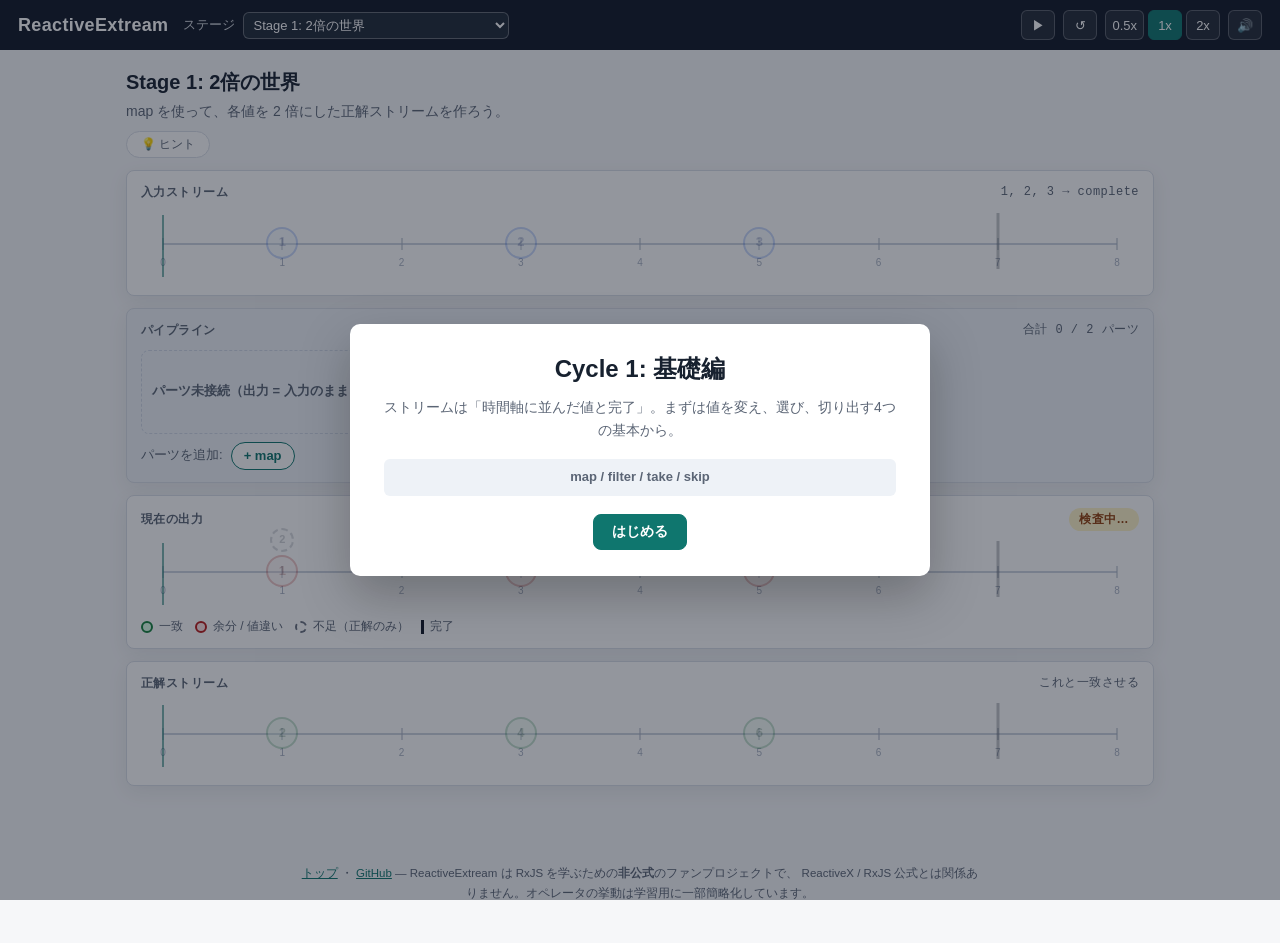
==== prototype/game.html @ efaee4bc "ReactiveExtream の初版 RxJS / ReactiveX のオペレータをマーブル図の上で組み立てて学ぶ ブラウザパズルゲーム。依存ゼロの静的サイト。  - 94 ステージ / 12 サ" ====
<!doctype html>
<html lang="ja">
<head>
  <meta charset="utf-8">
  <meta name="viewport" content="width=device-width, initial-scale=1">
  <title>ReactiveExtream — RxJS オペレータ パズル (marble diagram)</title>
  <meta name="description" content="RxJS / ReactiveX の 39 オペレータをマーブル図の上で組み立てる 94 ステージのパズル。クリアすると自分の解が RxJS のコードとして生成されます。">
  <link rel="canonical" href="https://hummer98.dev/rx-pipeline-puzzle/game.html">

  <meta property="og:type" content="website">
  <meta property="og:site_name" content="ReactiveExtream">
  <meta property="og:title" content="ReactiveExtream — RxJS オペレータ パズル">
  <meta property="og:description" content="マーブル図を組み立てて RxJS の 39 オペレータを学ぶ。94 ステージ・ブラウザだけで遊べます。">
  <meta property="og:url" content="https://hummer98.dev/rx-pipeline-puzzle/game.html">
  <meta property="og:image" content="https://hummer98.dev/rx-pipeline-puzzle/assets/og.png">
  <meta name="twitter:card" content="summary_large_image">
  <meta name="twitter:image" content="https://hummer98.dev/rx-pipeline-puzzle/assets/og.png">

  <link rel="icon" href="favicon.svg" type="image/svg+xml">
  <link rel="stylesheet" href="styles.css">
  <script src="analytics.js"></script>
</head>
<body>
  <header class="app-header">
    <h1><a href="index.html" class="home-link" title="トップページへ">ReactiveExtream</a></h1>
    <label class="stage-picker"><span data-i18n="app.stage">ステージ</span>
      <select id="stage-select"></select>
    </label>
    <div class="playback" aria-label="再生コントロール">
      <button id="btn-play" class="icon-button" data-i18n-title="app.play" title="再生 / 一時停止">▶</button>
      <button id="btn-reset" class="icon-button" data-i18n-title="app.rewind" title="先頭に戻す">↺</button>
      <div class="speeds" id="speed-buttons">
        <button data-speed="0.5">0.5x</button>
        <button data-speed="1" class="active">1x</button>
        <button data-speed="2">2x</button>
      </div>
      <div class="audio-wrap">
        <button id="btn-audio" class="icon-button" data-i18n-title="app.audio" title="サウンド設定" aria-expanded="false">🔊</button>
        <div class="audio-panel" id="audio-panel" hidden>
          <label class="audio-row">
            <input type="checkbox" id="aud-mute"> <span data-i18n="audio.muteAll">すべてミュート</span>
          </label>
          <label class="audio-row"><span data-i18n="audio.master">全体</span> <input type="range" id="aud-master" min="0" max="1" step="0.05"></label>
          <label class="audio-row"><span data-i18n="audio.music">BGM</span> <input type="range" id="aud-music" min="0" max="1" step="0.05"></label>
          <label class="audio-row"><span data-i18n="audio.sfx">効果音</span> <input type="range" id="aud-sfx" min="0" max="1" step="0.05"></label>
          <p class="audio-note" data-i18n="audio.note">BGM は既定でオフです。スライダーを上げると再生します。</p>
        </div>
      </div>
    </div>
  </header>

  <main>
    <section class="stage-info">
      <h2 id="stage-title"></h2>
      <p id="stage-goal"></p>
      <div class="hint-row">
        <button id="btn-hint">💡 ヒント</button>
        <p id="hint-box" hidden></p>
      </div>
    </section>

    <section class="lane">
      <div class="lane-head">
        <span id="input-label-a">入力ストリーム</span>
        <span class="lane-sub" id="input-desc"></span>
      </div>
      <div class="track" id="track-input"></div>
    </section>

    <section class="lane" id="lane-input-b" hidden>
      <div class="lane-head">
        <span id="input-label-b">入力ストリーム B</span>
        <span class="lane-sub" id="input-desc-b"></span>
      </div>
      <div class="track" id="track-input-b"></div>
    </section>

    <section class="pipeline pipeline--b" id="pipeline-b" hidden>
      <div class="lane-head">
        <span><span data-i18n="pipe.titleB">パイプライン B</span> <span class="pipeline-hint" data-i18n="pipe.hintB">— 合流前に B を加工（未接続なら原本のまま）</span></span>
      </div>
      <div class="nodes" id="pipeline-nodes-b"></div>
      <div class="add-row">
        <span class="add-label" data-i18n="pipe.addParts">パーツを追加:</span>
        <span class="add-buttons" id="add-buttons-b"></span>
      </div>
    </section>

    <section class="pipeline">
      <div class="lane-head">
        <span><span id="pipeline-title">パイプライン</span> <span class="pipeline-hint" id="pipeline-hint"></span></span>
        <span class="lane-sub" id="node-count"></span>
      </div>
      <div class="nodes" id="pipeline-nodes"></div>
      <div class="add-row">
        <span class="add-label" data-i18n="pipe.addParts">パーツを追加:</span>
        <span class="add-buttons" id="add-buttons"></span>
      </div>
    </section>

    <section class="lane">
      <div class="lane-head">
        <span data-i18n="lane.output">現在の出力</span>
        <span id="status-badge" class="badge"></span>
      </div>
      <div class="track" id="track-output"></div>
      <div class="legend">
        <span class="legend-item"><span class="dot dot-match"></span><span data-i18n="legend.match">一致</span></span>
        <span class="legend-item"><span class="dot dot-extra"></span><span data-i18n="legend.extra">余分 / 値違い</span></span>
        <span class="legend-item"><span class="dot dot-ghost"></span><span data-i18n="legend.missing">不足（正解のみ）</span></span>
        <span class="legend-item"><span class="complete-sample"></span><span data-i18n="legend.complete">完了</span></span>
      </div>
    </section>

    <section class="lane">
      <div class="lane-head">
        <span data-i18n="lane.goal">正解ストリーム</span>
        <span class="lane-sub" id="goal-sub">これと一致させる</span>
      </div>
      <div class="track" id="track-goal"></div>
    </section>
  </main>

  <div class="clear-overlay" id="clear-overlay" hidden>
    <div class="clear-card">
      <h2 data-i18n="clear.title">🎉 ステージクリア！</h2>
      <p id="clear-message"></p>
      <div class="clear-learn" id="clear-learn">
        <pre class="clear-code" id="clear-code"></pre>
        <p class="clear-insight" id="clear-insight"></p>
        <p class="clear-notes" id="clear-notes"></p>
        <label class="clear-hide"><input type="checkbox" id="chk-hide-learn"> <span data-i18n="clear.hideLearn">この解説をもう表示しない</span></label>
      </div>
      <div class="clear-actions">
        <button id="btn-next" class="primary" data-i18n="clear.next">次のステージへ</button>
        <button id="btn-close-overlay" data-i18n="clear.close">閉じる</button>
      </div>
    </div>
  </div>

  <div class="clear-overlay" id="cycle-overlay" hidden>
    <div class="clear-card">
      <h2 id="cycle-title"></h2>
      <p id="cycle-body" class="cycle-body"></p>
      <p id="cycle-parts" class="cycle-parts"></p>
      <div class="clear-actions">
        <button id="btn-cycle-start" class="primary" data-i18n="cycle.start">はじめる</button>
      </div>
    </div>
  </div>

  <footer class="app-footer">
    <button id="btn-reset-learn" hidden data-i18n="clear.showLearnAgain">クリア時の解説を再び表示する</button>
    <p class="footer-note">
      <a href="index.html" data-i18n="footer.top">トップ</a> ・
      <a href="https://github.com/hummer98/rx-pipeline-puzzle">GitHub</a>
      <span data-i18n-html="footer.note">— ReactiveExtream は RxJS を学ぶための<strong>非公式</strong>のファンプロジェクトで、
      ReactiveX / RxJS 公式とは関係ありません。オペレータの挙動は学習用に一部簡略化しています。</span>
    </p>
  </footer>

  <script src="i18n-en.js"></script>
  <script src="i18n.js"></script>
  <script src="audio.js"></script>
  <script src="app.js"></script>
</body>
</html>
---- prototype/styles.css ----
:root {
  color-scheme: light;
  --bg: #f6f7f9;
  --ink: #17212f;
  --muted: #5b6575;
  --line: #d8dde6;
  --panel: #ffffff;
  --accent: #0f766e;
  --accent-2: #2563eb;
  --ok: #15803d;
  --bad: #b91c1c;
  --slot: #eef2f7;
  --shadow: 0 6px 20px rgba(23, 33, 47, 0.08);
}

* {
  box-sizing: border-box;
}

body {
  margin: 0;
  background: var(--bg);
  color: var(--ink);
  font-family: -apple-system, BlinkMacSystemFont, "Segoe UI", sans-serif;
  line-height: 1.6;
}

button {
  font-family: inherit;
  cursor: pointer;
}

/* ---------- header ---------- */

.app-header {
  display: flex;
  align-items: center;
  flex-wrap: wrap;
  gap: 14px;
  padding: 10px 18px;
  background: #111827;
  color: white;
}

.app-header h1 {
  margin: 0;
  font-size: 18px;
  letter-spacing: 0.02em;
}

.home-link {
  color: inherit;
  text-decoration: none;
}

.home-link:hover {
  text-decoration: underline;
}

.stage-picker {
  display: inline-flex;
  align-items: center;
  gap: 8px;
  font-size: 13px;
  color: #d1d5db;
}

.stage-picker select {
  font-size: 13px;
  padding: 4px 6px;
  border-radius: 6px;
  border: 1px solid rgba(255, 255, 255, 0.3);
  background: #1f2937;
  color: white;
}

.playback {
  display: flex;
  align-items: center;
  gap: 8px;
  margin-left: auto;
}

.icon-button,
.speeds button {
  min-width: 34px;
  min-height: 30px;
  border: 1px solid rgba(255, 255, 255, 0.24);
  border-radius: 6px;
  color: white;
  background: rgba(255, 255, 255, 0.08);
  font-size: 13px;
  line-height: 1;
}

.icon-button:hover,
.speeds button:hover {
  background: rgba(255, 255, 255, 0.2);
}

.speeds {
  display: inline-flex;
  gap: 4px;
}

.speeds button.active {
  background: var(--accent);
  border-color: var(--accent);
}

/* ---------- audio settings ---------- */

.audio-wrap {
  position: relative;
}

.audio-panel {
  position: absolute;
  top: calc(100% + 8px);
  right: 0;
  z-index: 30;
  width: 220px;
  padding: 12px 14px;
  border-radius: 8px;
  background: var(--panel);
  border: 1px solid var(--line);
  box-shadow: 0 10px 28px rgba(0, 0, 0, 0.22);
  color: var(--ink);
}

.audio-row {
  display: flex;
  align-items: center;
  justify-content: space-between;
  gap: 10px;
  margin-bottom: 10px;
  font-size: 12px;
  cursor: pointer;
}

.audio-row input[type="range"] {
  width: 120px;
}

.audio-note {
  margin: 0;
  color: var(--muted);
  font-size: 11px;
  line-height: 1.5;
}

/* ---------- layout ---------- */

main {
  max-width: 1060px;
  margin: 0 auto;
  padding: 16px 16px 60px;
  display: grid;
  gap: 12px;
}

.stage-info h2 {
  margin: 0;
  font-size: 20px;
}

.stage-info p {
  margin: 2px 0 0;
  color: var(--muted);
  font-size: 14px;
}

/* ---------- lanes ---------- */

.lane,
.pipeline {
  background: var(--panel);
  border: 1px solid var(--line);
  border-radius: 8px;
  padding: 12px 14px;
  box-shadow: var(--shadow);
}

.lane-head {
  display: flex;
  justify-content: space-between;
  align-items: center;
  gap: 10px;
  margin-bottom: 6px;
  font-size: 12px;
  font-weight: 800;
  color: var(--muted);
  text-transform: uppercase;
  letter-spacing: 0.04em;
}

.lane-sub {
  font-weight: 500;
  text-transform: none;
  font-family: ui-monospace, SFMono-Regular, Menlo, monospace;
}

.track {
  position: relative;
  height: 74px;
  margin: 0 22px;
}

.track-line {
  position: absolute;
  left: 0;
  right: 0;
  top: 34px;
  height: 2px;
  background: #ccd3df;
}

.tick {
  position: absolute;
  top: 29px;
  width: 1px;
  height: 12px;
  background: #a8b1c2;
  transform: translateX(-50%);
}

.tick-label {
  position: absolute;
  top: 46px;
  transform: translateX(-50%);
  font-size: 10px;
  color: #a8b1c2;
}

.event {
  position: absolute;
  top: 18px;
  display: grid;
  place-items: center;
  min-width: 32px;
  height: 32px;
  padding: 0 4px;
  border-radius: 999px;
  background: #e0f2fe;
  border: 2px solid var(--accent-2);
  color: #1e3a8a;
  font-size: 13px;
  font-weight: 800;
  transform: translateX(-50%);
  transition: opacity 0.15s;
}

.event--match {
  background: #dcfce7;
  border-color: var(--ok);
  color: #14532d;
}

.event--extra,
.event--wrong {
  background: #fee2e2;
  border-color: var(--bad);
  color: #7f1d1d;
}

.event--ghost {
  background: transparent;
  border-style: dashed;
  border-color: #6b7280;
  color: #4b5563;
}

/* 値違い時のゴースト: 出力イベントと同時刻なので少し上に小さく表示する */
.event--ghost-paired {
  top: -9px;
  min-width: 24px;
  height: 24px;
  font-size: 11px;
  background: var(--panel);
}

/* 3段階ヒント */
.hint-row {
  margin-top: 8px;
}

#btn-hint {
  border: 1px solid var(--line);
  border-radius: 999px;
  background: white;
  color: var(--muted);
  font-size: 12px;
  padding: 4px 14px;
}

#btn-hint.nudge {
  border-color: #d97706;
  color: #92400e;
  animation: badge-blink 0.9s ease-in-out infinite;
}

#hint-box {
  margin: 8px 0 0;
  padding: 8px 12px;
  font-size: 13px;
  color: #78350f;
  background: #fef3c7;
  border-radius: 6px;
}

/* specMode: 正解レーンの未開示プレースホルダ */
.goal-hidden {
  display: grid;
  place-items: center;
  height: 100%;
  border: 1px dashed var(--line);
  border-radius: 6px;
  color: var(--muted);
  font-size: 13px;
  padding: 0 12px;
  text-align: center;
}

/* イベント円(top:18〜50)と同時刻でも位置が読めるよう、円より縦に長くする */
.complete-mark {
  position: absolute;
  top: 4px;
  height: 56px;
  width: 0;
  border-right: 3px solid #111827;
  transform: translateX(-50%);
}

.complete-mark--ghost {
  border-right-style: dashed;
  border-right-color: #6b7280;
}

.complete-mark--bad {
  border-right-color: var(--bad);
}

/* エラー終端（✕）: 完了バーの上に ✕ を重ねる */
.complete-mark--x {
  border-right-color: var(--bad);
}

.complete-mark--x::after {
  content: "✕";
  position: absolute;
  top: -17px;
  left: -6px;
  color: var(--bad);
  font-size: 13px;
  font-weight: 800;
}

.future {
  opacity: 0.25;
}

.playhead {
  position: absolute;
  top: 6px;
  bottom: 6px;
  width: 2px;
  background: rgba(15, 118, 110, 0.55);
  transform: translateX(-50%);
  pointer-events: none;
}

/* ---------- pipeline ---------- */

.pipeline {
  background: var(--slot);
}

.nodes {
  display: flex;
  gap: 10px;
  overflow-x: auto;
  padding: 4px 0 8px;
  min-height: 96px;
  align-items: stretch;
}

.node,
.node-placeholder {
  min-width: 180px;
  border-radius: 8px;
  border: 1px solid #cfd7e5;
  background: white;
  padding: 8px 10px;
  flex-shrink: 0;
}

.node-placeholder {
  display: grid;
  place-items: center;
  border-style: dashed;
  background: transparent;
  color: var(--muted);
  font-size: 13px;
  font-weight: 600;
  text-align: center;
}

.node-head {
  display: flex;
  align-items: baseline;
  justify-content: space-between;
  flex-wrap: wrap;
  gap: 2px 8px;
}

.node-head strong {
  font-size: 13px;
  color: var(--accent);
  word-break: break-all;
}

.node-noparam {
  color: var(--muted);
  font-size: 12px;
}

/* 2入力パーツ: B がこの位置で合流することを示す */
.node--binary {
  border-color: var(--accent-2);
  background: #eff6ff;
}

.node-b-badge {
  margin-bottom: 4px;
  color: #1e40af;
  font-size: 11px;
  font-weight: 800;
}

.pipeline-hint {
  color: var(--muted);
  font-weight: 500;
  text-transform: none;
  font-size: 11px;
}

.node-desc {
  color: var(--muted);
  font-family: ui-monospace, SFMono-Regular, Menlo, monospace;
  font-size: 12px;
}

.node-params {
  display: flex;
  flex-wrap: wrap;
  gap: 6px;
  margin-top: 8px;
}

.node-params select,
.node-params input {
  font-size: 12px;
  padding: 3px 4px;
  border: 1px solid var(--line);
  border-radius: 5px;
  background: white;
}

.node-params input[type="number"] {
  width: 62px;
}

.node-tools {
  display: flex;
  gap: 4px;
  margin-top: 8px;
}

.node-tools button {
  min-width: 28px;
  min-height: 24px;
  font-size: 12px;
  border: 1px solid var(--line);
  border-radius: 5px;
  background: #f8fafc;
  color: var(--ink);
}

.node-tools button:disabled {
  opacity: 0.35;
  cursor: default;
}

.node-tools .remove {
  margin-left: auto;
  color: var(--bad);
}

.add-row {
  display: flex;
  align-items: center;
  flex-wrap: wrap;
  gap: 8px;
  font-size: 13px;
  color: var(--muted);
}

/* 全パーツ開放時にボタンが多くても gap を効かせて折り返す */
.add-buttons {
  display: contents;
}

/* パイプライン B: 青い合流パーツと同系色で対応づける */
.pipeline--b {
  background: #eef4fd;
  border-left: 4px solid var(--accent-2);
}

/* パーツ追加ボタンのホバー説明ポップアップ */
.add-row button {
  position: relative;
}

.add-row button[data-tip]:hover::after {
  content: attr(data-tip);
  position: absolute;
  bottom: calc(100% + 8px);
  left: 50%;
  transform: translateX(-50%);
  z-index: 20;
  width: max-content;
  max-width: 300px;
  padding: 8px 10px;
  border-radius: 6px;
  background: #17212f;
  color: white;
  font-family: ui-monospace, SFMono-Regular, Menlo, monospace;
  font-size: 11.5px;
  font-weight: 500;
  line-height: 1.6;
  text-align: left;
  white-space: pre-wrap;
  pointer-events: none;
  box-shadow: 0 6px 18px rgba(0, 0, 0, 0.25);
}

.add-row button[data-tip]:hover::before {
  content: "";
  position: absolute;
  bottom: calc(100% - 2px);
  left: 50%;
  transform: translateX(-50%);
  z-index: 20;
  border: 5px solid transparent;
  border-top-color: #17212f;
  pointer-events: none;
}

.add-row button {
  min-height: 28px;
  padding: 2px 12px;
  border: 1px solid var(--accent);
  border-radius: 999px;
  background: white;
  color: var(--accent);
  font-weight: 700;
  font-size: 13px;
}

.add-row button:hover:not(:disabled) {
  background: #e7f5f2;
}

.add-row button:disabled {
  opacity: 0.35;
  cursor: default;
}

/* ---------- status & legend ---------- */

.badge {
  font-size: 12px;
  font-weight: 700;
  text-transform: none;
  padding: 2px 10px;
  border-radius: 999px;
  background: #fee2e2;
  color: #7f1d1d;
}

.badge.ok {
  background: #dcfce7;
  color: #14532d;
}

.badge.checking {
  background: #fef3c7;
  color: #92400e;
  animation: badge-blink 0.9s ease-in-out infinite;
}

@keyframes badge-blink {
  50% {
    opacity: 0.35;
  }
}

.legend {
  display: flex;
  flex-wrap: wrap;
  gap: 12px;
  margin-top: 6px;
  color: var(--muted);
  font-size: 12px;
}

.legend-item {
  display: inline-flex;
  align-items: center;
  gap: 6px;
}

.dot {
  width: 12px;
  height: 12px;
  border-radius: 999px;
  border: 2px solid;
}

.dot-match { border-color: var(--ok); background: #dcfce7; }
.dot-extra { border-color: var(--bad); background: #fee2e2; }
.dot-ghost { border-color: #6b7280; border-style: dashed; }

.complete-sample {
  width: 3px;
  height: 14px;
  background: #111827;
}

/* ---------- clear overlay ---------- */

.clear-overlay {
  position: fixed;
  inset: 0;
  display: grid;
  place-items: center;
  background: rgba(17, 24, 39, 0.45);
  z-index: 10;
}

/* display: grid が UA の [hidden] { display: none } を上書きしてしまうため明示する */
.clear-overlay[hidden] {
  display: none;
}

.clear-card {
  background: white;
  border-radius: 10px;
  padding: 26px 34px;
  text-align: center;
  box-shadow: 0 20px 50px rgba(0, 0, 0, 0.25);
  max-width: 580px;
}

.clear-learn {
  margin-bottom: 16px;
}

.clear-code {
  margin: 0 0 10px;
  padding: 10px 12px;
  text-align: left;
  background: #0f172a;
  color: #e2e8f0;
  border-radius: 6px;
  font-family: ui-monospace, SFMono-Regular, Menlo, monospace;
  font-size: 12px;
  line-height: 1.6;
  overflow-x: auto;
}

.clear-insight {
  margin: 0 0 8px;
  padding: 8px 10px;
  text-align: left;
  font-size: 13px;
  color: #164e48;
  background: #eefdfa;
  border-left: 3px solid var(--accent);
  border-radius: 0 6px 6px 0;
}

.clear-notes {
  margin: 0 0 6px;
  text-align: left;
  font-size: 11px;
  color: #92400e;
}

.cycle-body {
  margin: 0 0 10px;
  color: var(--ink);
  font-size: 14px;
}

.cycle-parts {
  margin: 0 0 16px;
  padding: 8px 10px;
  background: var(--slot);
  border-radius: 6px;
  color: var(--accent);
  font-weight: 700;
  font-size: 13px;
}

.clear-hide {
  display: block;
  text-align: right;
  font-size: 12px;
  color: var(--muted);
  cursor: pointer;
}

.app-footer {
  text-align: center;
  padding: 4px 0 40px;
}

.app-footer button {
  border: 1px solid var(--line);
  border-radius: 6px;
  background: white;
  color: var(--muted);
  font-size: 12px;
  padding: 6px 14px;
}

.footer-note {
  max-width: 720px;
  margin: 14px auto 0;
  padding: 0 20px;
  color: var(--muted);
  font-size: 11.5px;
  line-height: 1.7;
}

.footer-note a {
  color: var(--accent);
}

.clear-card h2 {
  margin: 0 0 8px;
}

.clear-card p {
  margin: 0 0 18px;
  color: var(--muted);
}

.clear-actions {
  display: flex;
  justify-content: center;
  gap: 10px;
}

.clear-actions button {
  min-height: 36px;
  padding: 4px 18px;
  border-radius: 8px;
  border: 1px solid var(--line);
  background: white;
  font-size: 14px;
}

.clear-actions .primary {
  background: var(--accent);
  border-color: var(--accent);
  color: white;
  font-weight: 700;
}

/* ---------- landing page ---------- */

.landing-body {
  display: grid;
  place-items: center;
  min-height: 100vh;
}

.landing {
  /* ゲーム画面用の main { display: grid } を打ち消す */
  display: block;
  max-width: 720px;
  padding: 48px 20px 64px;
  text-align: center;
}

.landing-title {
  margin: 0;
  font-size: clamp(34px, 7vw, 52px);
  line-height: 1.2;
}

/* Extream = Extreme × Stream の造語であることを色で示す */
.landing-title .title-stream {
  color: var(--accent);
}

/* 英語圏の検索・共有で拾われるためのサブタイトル */
.landing-sub {
  margin: 10px 0 0;
  color: var(--accent);
  font-size: 13px;
  font-weight: 600;
  letter-spacing: 0.01em;
}

.landing-tagline {
  margin: 16px 0 0;
  color: var(--muted);
  font-size: 16px;
}

.landing-tagline code {
  font-family: ui-monospace, SFMono-Regular, Menlo, monospace;
  font-size: 0.92em;
  color: var(--ink);
}

.landing-stats {
  margin: 18px 0 0;
  color: var(--muted);
  font-size: 12.5px;
}

.landing-footer {
  margin-top: 40px;
  padding-top: 18px;
  border-top: 1px solid var(--line);
  color: var(--muted);
  font-size: 12px;
  line-height: 1.7;
}

.landing-footer a {
  color: var(--accent);
}

.landing-disclaimer {
  margin: 10px 0 0;
  font-size: 11.5px;
  text-align: left;
}

.landing-demo {
  display: flex;
  align-items: center;
  justify-content: center;
  flex-wrap: wrap;
  gap: 12px;
  margin: 30px auto 0;
  padding: 18px 20px;
  border: 1px solid var(--line);
  border-radius: 10px;
  background: var(--panel);
  box-shadow: var(--shadow);
  width: fit-content;
}

.landing-demo .event {
  position: static;
  transform: none;
}

.demo-stream {
  display: flex;
  gap: 8px;
}

.demo-arrow {
  color: var(--muted);
  font-size: 18px;
  font-weight: 700;
}

.demo-op {
  padding: 6px 14px;
  border: 1px solid #cfd7e5;
  border-radius: 8px;
  background: white;
  font-weight: 700;
  font-size: 14px;
  color: var(--accent);
}

.demo-op code {
  color: var(--muted);
  font-weight: 500;
  font-size: 12px;
}

.landing-steps {
  display: grid;
  grid-template-columns: repeat(auto-fit, minmax(190px, 1fr));
  gap: 12px;
  margin-top: 30px;
  text-align: left;
}

.landing-card {
  background: var(--panel);
  border: 1px solid var(--line);
  border-radius: 8px;
  padding: 14px 16px;
  box-shadow: var(--shadow);
}

.landing-card h3 {
  margin: 0 0 6px;
  font-size: 15px;
}

.landing-card p {
  margin: 0;
  color: var(--muted);
  font-size: 13px;
}

.landing-card code {
  font-family: ui-monospace, SFMono-Regular, Menlo, monospace;
  font-size: 0.94em;
  color: #0f5f59;
}

/* ---------- language switch (landing) ---------- */

.lang-switch {
  position: absolute;
  top: 16px;
  right: 20px;
  display: flex;
  align-items: center;
  gap: 6px;
}

.lang-label {
  margin-right: 2px;
  color: var(--muted);
  font-size: 11px;
}

.lang-switch button {
  display: inline-flex;
  align-items: center;
  gap: 5px;
  padding: 5px 11px;
  border: 1px solid var(--line);
  border-radius: 999px;
  background: var(--panel);
  color: var(--muted);
  font-size: 12px;
  line-height: 1.2;
}

.lang-switch button span {
  font-weight: 700;
}

.lang-switch button:hover {
  border-color: var(--accent);
  color: var(--accent);
}

.lang-switch button.active {
  border-color: var(--accent);
  background: var(--accent);
  color: white;
}

@media (max-width: 560px) {
  .lang-switch {
    position: static;
    justify-content: center;
    padding-top: 14px;
  }

  .lang-switch button span {
    display: none;
  }
}

.reset-note {
  margin: 24px 0 0;
  color: var(--ok);
  font-size: 13px;
  font-weight: 700;
}

.landing-reset {
  margin: 0 0 6px;
  font-size: 12px;
  color: var(--muted);
}

.start-button {
  display: inline-block;
  margin-top: 30px;
  padding: 13px 42px;
  border-radius: 999px;
  background: var(--accent);
  color: white;
  font-size: 17px;
  font-weight: 800;
  text-decoration: none;
  box-shadow: 0 8px 22px rgba(15, 118, 110, 0.35);
  transition: transform 0.1s, box-shadow 0.1s;
}

.start-button:hover {
  transform: translateY(-1px);
  box-shadow: 0 10px 26px rgba(15, 118, 110, 0.42);
}

/* ---------- responsive ---------- */

@media (max-width: 640px) {
  .app-header {
    gap: 8px;
  }

  .playback {
    margin-left: 0;
  }

  .track {
    margin: 0 14px;
  }

  .node,
  .node-placeholder {
    min-width: 160px;
  }
}
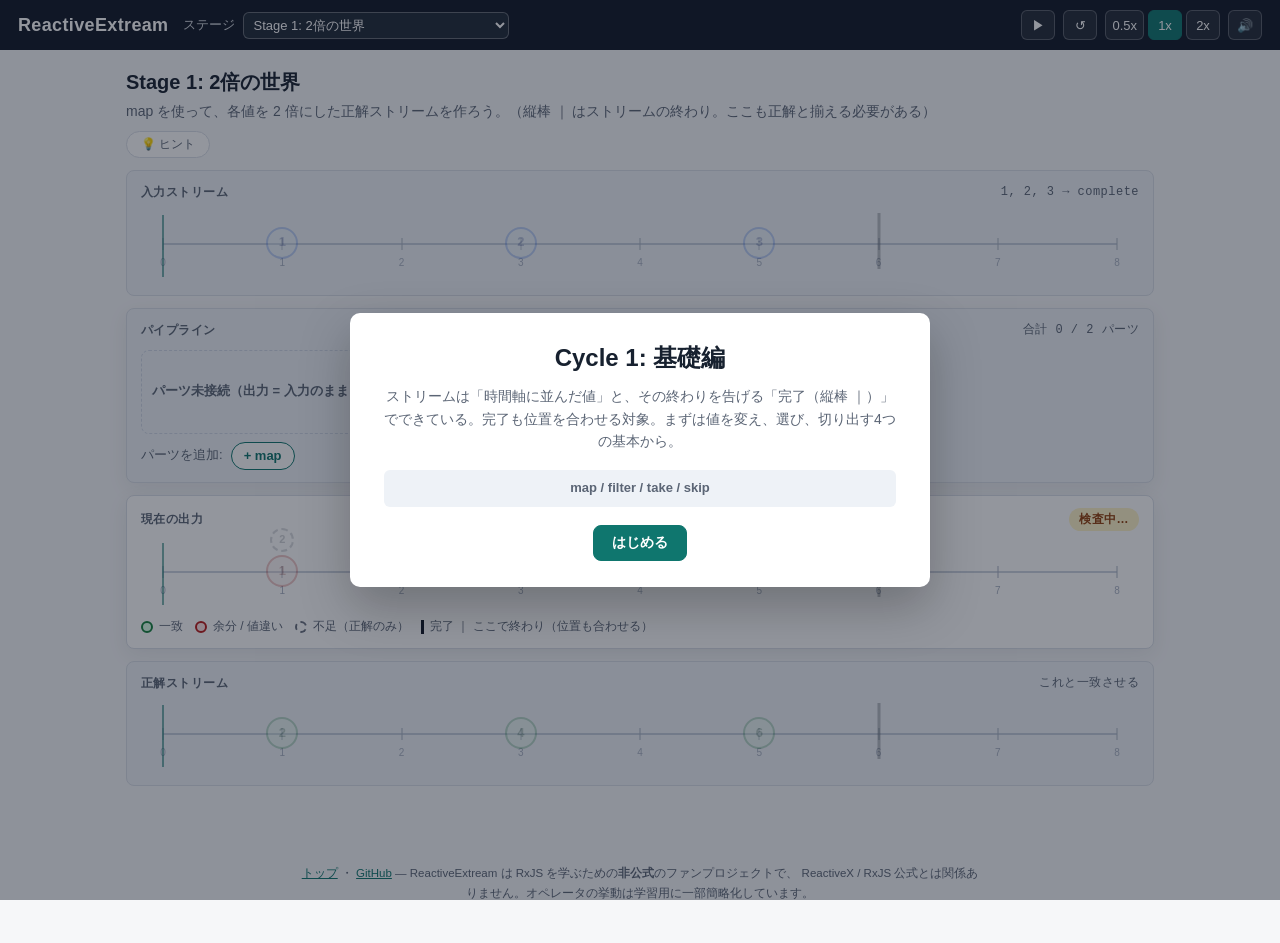
==== commit b59d1922: "入力・正解レーンを沈め、完了バーの意味を説明する 3つのレーンが同じ見た目で、唯一操作できる「現在の出力」が 埋もれていた。入力と正解は動かせないものとして背景を一段沈め、 影も外す。出力レーンは白い" ====
--- a/prototype/game.html
+++ b/prototype/game.html
@@ -59,7 +59,7 @@
       </div>
     </section>
 
-    <section class="lane">
+    <section class="lane lane--given">
       <div class="lane-head">
         <span id="input-label-a">入力ストリーム</span>
         <span class="lane-sub" id="input-desc"></span>
@@ -67,7 +67,7 @@
       <div class="track" id="track-input"></div>
     </section>
 
-    <section class="lane" id="lane-input-b" hidden>
+    <section class="lane lane--given" id="lane-input-b" hidden>
       <div class="lane-head">
         <span id="input-label-b">入力ストリーム B</span>
         <span class="lane-sub" id="input-desc-b"></span>
@@ -112,7 +112,7 @@
       </div>
     </section>
 
-    <section class="lane">
+    <section class="lane lane--given">
       <div class="lane-head">
         <span data-i18n="lane.goal">正解ストリーム</span>
         <span class="lane-sub" id="goal-sub">これと一致させる</span>
--- a/prototype/styles.css
+++ b/prototype/styles.css
@@ -181,6 +181,17 @@
   box-shadow: var(--shadow);
 }
 
+/* 入力と正解は「動かせないもの」。一段沈めて、唯一操作できる
+   「現在の出力」レーンが自然に前に出るようにする。 */
+.lane--given {
+  background: var(--slot, #eef2f7);
+  box-shadow: none;
+}
+
+.lane--given .track-line {
+  background: #c3ccda;
+}
+
 .lane-head {
   display: flex;
   justify-content: space-between;
@@ -466,8 +477,67 @@
   background: white;
 }
 
-.node-params input[type="number"] {
-  width: 62px;
+/* 数値は −/+ のボタンだけで動かす（ネイティブのスピナーは当たり判定が小さすぎる）。
+   長押しで連射、値の部分はフォーカスして矢印キーでも動かせる。 */
+.stepper {
+  display: inline-flex;
+  align-items: stretch;
+  border: 1px solid var(--line);
+  border-radius: 6px;
+  overflow: hidden;
+  background: white;
+}
+
+.stepper-btn {
+  min-width: 30px;
+  min-height: 30px;
+  padding: 0;
+  border: none;
+  background: #f1f5f9;
+  color: var(--ink);
+  font-size: 15px;
+  line-height: 1;
+  font-weight: 700;
+  touch-action: manipulation;
+  user-select: none;
+}
+
+.stepper-btn:hover:not(:disabled) {
+  background: #e2e8f0;
+}
+
+.stepper-btn:active:not(:disabled) {
+  background: var(--accent);
+  color: white;
+}
+
+.stepper-btn:disabled {
+  color: #cbd5e1;
+  cursor: default;
+}
+
+.stepper-value {
+  display: flex;
+  align-items: center;
+  justify-content: center;
+  min-width: 38px;
+  padding: 0 6px;
+  border-left: 1px solid var(--line);
+  border-right: 1px solid var(--line);
+  font-family: ui-monospace, SFMono-Regular, Menlo, monospace;
+  font-size: 13px;
+  font-variant-numeric: tabular-nums;
+  cursor: default;
+}
+
+.stepper-value:focus-visible {
+  outline: 2px solid var(--accent-2);
+  outline-offset: -2px;
+}
+
+@media (max-width: 640px) {
+  .stepper-btn { min-width: 40px; min-height: 36px; font-size: 17px; }
+  .stepper-value { min-width: 44px; font-size: 14px; }
 }
 
 .node-tools {
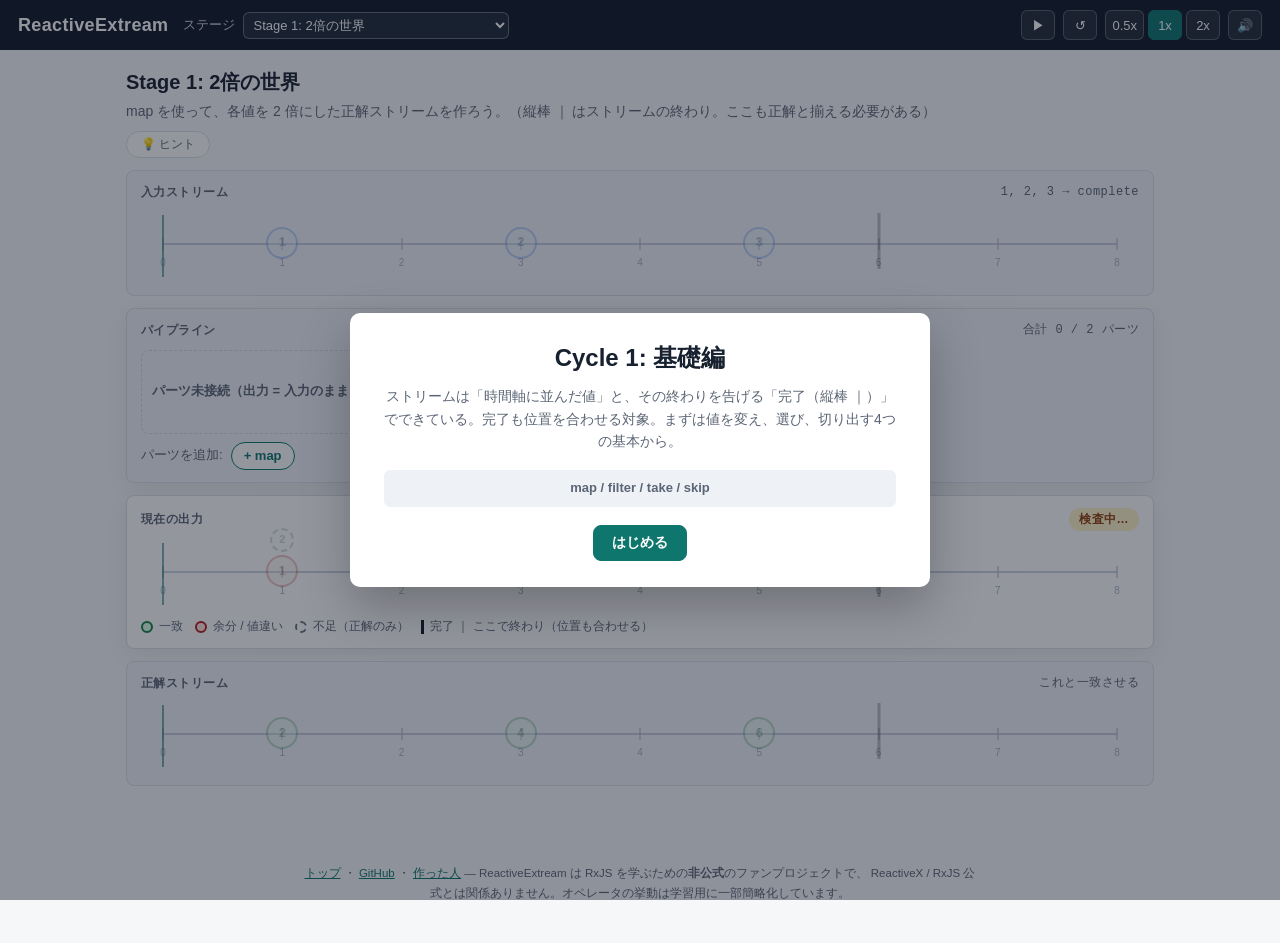
==== commit cb320dce: "出口の導線と英語ページ（/en/）を追加する 遊んだ人がどこにも辿り着けない状態だったので、出口を1本だけ置く。  - クリア画面に「この 94 問は AI と作りました → 作った人について」。  " ====
--- a/prototype/game.html
+++ b/prototype/game.html
@@ -6,6 +6,9 @@
   <title>ReactiveExtream — RxJS オペレータ パズル (marble diagram)</title>
   <meta name="description" content="RxJS / ReactiveX の 39 オペレータをマーブル図の上で組み立てる 94 ステージのパズル。クリアすると自分の解が RxJS のコードとして生成されます。">
   <link rel="canonical" href="https://hummer98.dev/rx-pipeline-puzzle/game.html">
+  <link rel="alternate" hreflang="ja" href="https://hummer98.dev/rx-pipeline-puzzle/game.html">
+  <link rel="alternate" hreflang="en" href="https://hummer98.dev/rx-pipeline-puzzle/en/game.html">
+  <link rel="alternate" hreflang="x-default" href="https://hummer98.dev/rx-pipeline-puzzle/game.html">
 
   <meta property="og:type" content="website">
   <meta property="og:site_name" content="ReactiveExtream">
@@ -131,6 +134,11 @@
         <p class="clear-notes" id="clear-notes"></p>
         <label class="clear-hide"><input type="checkbox" id="chk-hide-learn"> <span data-i18n="clear.hideLearn">この解説をもう表示しない</span></label>
       </div>
+      <p class="clear-cta" id="clear-cta" hidden>
+        <span data-i18n="cta.clear">この 94 問は AI と作りました →</span>
+        <a href="https://hummer98.dev/" target="_blank" rel="noopener"
+           data-outbound="hummer98" data-i18n="cta.clearLink">作った人について</a>
+      </p>
       <div class="clear-actions">
         <button id="btn-next" class="primary" data-i18n="clear.next">次のステージへ</button>
         <button id="btn-close-overlay" data-i18n="clear.close">閉じる</button>
@@ -153,7 +161,8 @@
     <button id="btn-reset-learn" hidden data-i18n="clear.showLearnAgain">クリア時の解説を再び表示する</button>
     <p class="footer-note">
       <a href="index.html" data-i18n="footer.top">トップ</a> ・
-      <a href="https://github.com/hummer98/rx-pipeline-puzzle">GitHub</a>
+      <a href="https://github.com/hummer98/rx-pipeline-puzzle">GitHub</a> ・
+      <a href="https://hummer98.dev/" target="_blank" rel="noopener" data-outbound="hummer98" data-i18n="cta.footer">作った人</a>
       <span data-i18n-html="footer.note">— ReactiveExtream は RxJS を学ぶための<strong>非公式</strong>のファンプロジェクトで、
       ReactiveX / RxJS 公式とは関係ありません。オペレータの挙動は学習用に一部簡略化しています。</span>
     </p>
--- a/prototype/styles.css
+++ b/prototype/styles.css
@@ -707,6 +707,20 @@
   background: #111827;
 }
 
+/* クリア画面の出口。派手にせず、感心している瞬間にそっと置く */
+.clear-cta {
+  margin: 14px 0 0;
+  padding-top: 12px;
+  border-top: 1px dashed var(--line);
+  font-size: 13px;
+  color: var(--muted);
+}
+
+.clear-cta a {
+  color: var(--accent);
+  font-weight: 700;
+}
+
 /* ---------- clear overlay ---------- */
 
 .clear-overlay {
